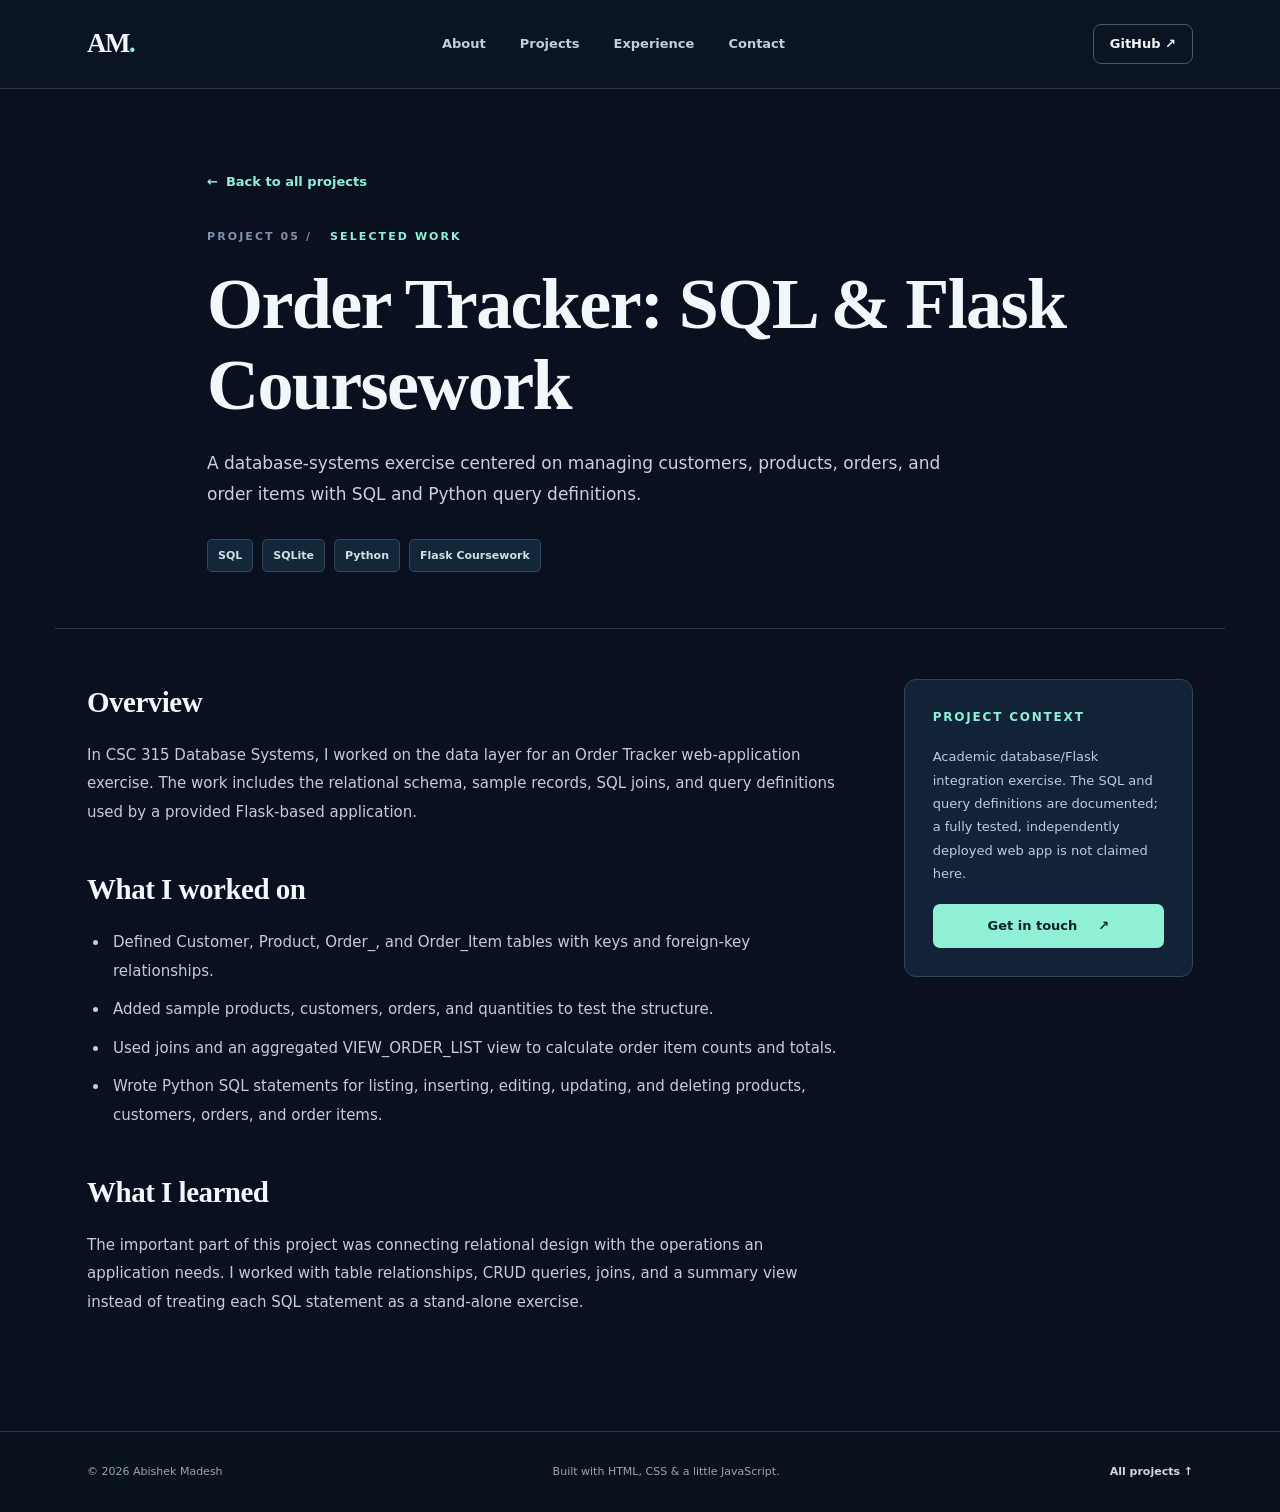
==== projects/order-tracker.html @ a9e442ae "Add verified portfolio case study: Order Tracker: SQL & Flask Coursework" ====
<!doctype html>
<html lang="en">
<head>
  <meta charset="utf-8">
  <meta name="viewport" content="width=device-width, initial-scale=1">
  <meta name="theme-color" content="#0a1020">
  <meta name="description" content="A database-systems exercise centered on managing customers, products, orders, and order items with SQL and Python query definitions.">
  <title>Order Tracker: SQL &amp; Flask Coursework | Abishek Madesh</title>
  <link rel="stylesheet" href="../styles.css">
  <script src="../script.js" defer></script>
</head>
<body>
  <a class="skip-link" href="#main">Skip to content</a>
  <header class="site-header">
    <div class="container nav-shell">
      <a class="brand" href="../index.html" aria-label="Abishek Madesh home"><span class="brand-mark">AM<span class="brand-dot">.</span></span></a>
      <nav class="nav-links" aria-label="Primary navigation"><a href="../index.html#about">About</a><a href="../index.html#projects">Projects</a><a href="../index.html#experience">Experience</a><a href="../index.html#contact">Contact</a></nav>
      <a class="nav-github" href="https://github.com/AbishekMadesh" target="_blank" rel="noopener noreferrer">GitHub <span aria-hidden="true">↗</span></a>
    </div>
  </header>
  <main class="detail-main" id="main">
    <section class="container detail-hero" aria-labelledby="detail-title">
      <a class="detail-back" href="../index.html#projects"><span aria-hidden="true">←</span> Back to all projects</a>
      <p class="section-kicker"><span class="section-index">PROJECT 05 /</span> SELECTED WORK</p>
      <h1 id="detail-title">Order Tracker: SQL &amp; Flask Coursework</h1>
      <p class="detail-summary">A database-systems exercise centered on managing customers, products, orders, and order items with SQL and Python query definitions.</p>
      <div class="skills detail-tags" aria-label="Technology used"><span>SQL</span><span>SQLite</span><span>Python</span><span>Flask Coursework</span></div>
    </section>
    <div class="container detail-layout">
      <article class="detail-article">
        <h2>Overview</h2>
        <p>In CSC 315 Database Systems, I worked on the data layer for an Order Tracker web-application exercise. The work includes the relational schema, sample records, SQL joins, and query definitions used by a provided Flask-based application.</p>
        <h2>What I worked on</h2>
        <ul><li>Defined Customer, Product, Order_, and Order_Item tables with keys and foreign-key relationships.</li>
          <li>Added sample products, customers, orders, and quantities to test the structure.</li>
          <li>Used joins and an aggregated VIEW_ORDER_LIST view to calculate order item counts and totals.</li>
          <li>Wrote Python SQL statements for listing, inserting, editing, updating, and deleting products, customers, orders, and order items.</li></ul>
        <h2>What I learned</h2>
        <p>The important part of this project was connecting relational design with the operations an application needs. I worked with table relationships, CRUD queries, joins, and a summary view instead of treating each SQL statement as a stand-alone exercise.</p>
      </article>
      <aside class="detail-side">
        <h3>Project context</h3>
        <p>Academic database/Flask integration exercise. The SQL and query definitions are documented; a fully tested, independently deployed web app is not claimed here.</p>
        <a class="button button-primary" href="../index.html#contact">Get in touch <span aria-hidden="true">↗</span></a>
      </aside>
    </div>
  </main>
  <footer class="site-footer"><div class="container footer-shell"><span>© <span id="year">2026</span> Abishek Madesh</span><span>Built with HTML, CSS &amp; a little JavaScript.</span><a href="../index.html#projects">All projects ↑</a></div></footer>
</body>
</html>
---- styles.css ----
:root{color-scheme:dark;--bg:#0a1020;--surface:#101b2d;--edge:#29384d;--muted:#a6b5c8;--text:#f2f7fb;--accent:#8ff0d6;--serif:Georgia,'Times New Roman',serif;--sans:'Segoe UI',Inter,system-ui,-apple-system,sans-serif}
*{box-sizing:border-box}html{scroll-behavior:smooth}body{margin:0;background:var(--bg);font-family:var(--sans);color:var(--text);line-height:1.6;-webkit-font-smoothing:antialiased}a{color:inherit;text-decoration:none}a:hover{text-decoration:none}::selection{background:var(--accent);color:var(--bg)}.container{max-width:1170px;margin-inline:auto;padding-inline:32px}.skip-link{position:absolute;z-index:9999;left:15px;top:-100px;background:#fff;color:#111;padding:9px 14px;border-radius:4px}.skip-link:focus{top:12px}a:focus-visible{outline:3px solid var(--accent);outline-offset:5px;border-radius:3px}
.site-header{position:relative;border-bottom:1px solid #29384a;background:#0b1422}.nav-shell{min-height:88px;display:flex;align-items:center;justify-content:space-between;gap:25px}.brand-mark{font-family:var(--serif);font-weight:700;font-size:27px;letter-spacing:-1.5px}.brand-dot{color:var(--accent)}.nav-links{display:flex;gap:34px}.nav-links a{font-size:13px;font-weight:600;color:#c0cee0;transition:color .2s}.nav-links a:hover,.hero-links a:hover,.inline-link:hover{color:var(--accent)}.nav-github{font-size:13px;font-weight:700;border:1px solid #4c596c;border-radius:8px;padding:9px 16px;white-space:nowrap}.nav-github:hover{border-color:var(--accent)}
.hero{min-height:620px;display:grid;grid-template-columns:1.15fr .85fr;gap:60px;align-items:center;padding-block:84px 93px}.hero-copy{position:relative}.eyebrow{display:inline-flex;align-items:center;gap:11px;border:1px solid #315567;background:#122a38;color:#d1faf0;padding:8px 13px;border-radius:100px;font-size:11px;font-weight:700;letter-spacing:.1em;text-transform:uppercase}.status-dot,.mini-dot{display:inline-block;width:7px;height:7px;background:var(--accent);border-radius:50%;box-shadow:0 0 18px #8ff0d6a0}.hero h1{font-family:var(--serif);font-weight:700;letter-spacing:-2.8px;font-size:clamp(56px,6.1vw,83px);line-height:1.09;margin:28px 0 23px}.hero h1 span{color:var(--accent)}.hero h1 em{font-style:italic;color:#b6c8db}.hero-description{max-width:550px;color:#bfccdb;font-size:16px;line-height:1.85;margin:0}.hero-actions{display:flex;flex-wrap:wrap;gap:12px;margin:32px 0 27px}.button{display:inline-flex;justify-content:center;align-items:center;gap:21px;padding:12px 20px;border-radius:7px;font-size:13px;font-weight:800;transition:transform .15s,background .15s,border-color .15s}.button:hover{transform:translateY(-2px)}.button-primary{background:var(--accent);color:#09242a}.button-primary:hover{background:#b0f9e7}.button-outline{color:#ecf5ff;background:#132238;border:1px solid #3e566d}.button-outline:hover{border-color:var(--accent)}.hero-links{display:flex;gap:14px;align-items:center;color:#adbdce;font-size:12px;font-weight:700}.hero-links>span{color:#50677b}
.hero-visual{min-height:430px;background:linear-gradient(145deg,#182b3e 0%,#0f1b2a 75%);border:1px solid #2e4a5c;border-radius:15px;box-shadow:0 30px 90px #0004;overflow:hidden;display:flex;flex-direction:column;position:relative}.hero-visual:after{content:"";position:absolute;right:-85px;top:-70px;width:270px;height:270px;border-radius:50%;background:#54ddbf18;filter:blur(8px)}.visual-top,.visual-footer{padding:23px 25px;display:flex;align-items:center;justify-content:space-between;gap:12px}.visual-kicker,.project-number{font-size:10px;font-weight:900;color:#9db9c8;letter-spacing:.15em}.visual-corner{font-size:22px;color:var(--accent)}.visual-main{flex:1;position:relative;display:flex;flex-direction:column;align-items:center;justify-content:center;overflow:hidden}.orbit{position:absolute;border:1px solid #5ec6b448;border-radius:50%}.orbit-one{width:300px;height:300px}.orbit-two{width:220px;height:220px;border-color:#5ec6b432}.focus-icon{display:grid;place-items:center;width:122px;height:122px;border-radius:28px;background:#183e45;border:1px solid #6ce9c87a;color:var(--accent);font-size:45px;font-weight:500;box-shadow:0 25px 75px #0005;z-index:1}.visual-caption{position:relative;z-index:1;margin-top:20px;text-align:center;color:#9fbcc8;font-size:13px;letter-spacing:.02em}.visual-caption strong{font-family:var(--serif);font-size:22px;color:#ebf7f4}.visual-footer{font-size:10px;color:#b9cdd9;border-top:1px solid #355168;white-space:nowrap}.visual-footer span:first-child{display:flex;align-items:center;gap:9px}
.section{padding-block:100px;scroll-margin-top:20px}.section-kicker{font-size:11px;letter-spacing:.19em;font-weight:800;color:var(--accent);margin:0 0 19px}.section-index{color:#8192aa;margin-right:12px}.section h2{font-family:var(--serif);font-size:clamp(38px,4vw,52px);line-height:1.21;letter-spacing:-1px;margin:0;font-weight:700}.section h2 span{color:#a5b6cc}.about{border-top:1px solid #273649;background:#0d1726}.about-grid,.experience-grid{display:grid;grid-template-columns:.92fr 1.08fr;gap:70px}.about-content p{margin:0 0 19px;color:#c6d3e1;font-size:15px;line-height:1.85}.about-content strong{color:var(--text)}.skill-area{margin-top:34px}.skill-area h3{font-size:12px;text-transform:uppercase;letter-spacing:.14em;color:#92aabf;margin:0 0 16px}.skills{display:flex;gap:9px;flex-wrap:wrap}.skills span,.project-tags span{border:1px solid #304b5d;border-radius:5px;background:#13263a;color:#c9e2e3;font-size:11px;font-weight:700;padding:7px 10px}
.projects{background:#0a1020}.section-heading{display:flex;justify-content:space-between;align-items:end;gap:60px;margin-bottom:40px}.section-heading>p{max-width:310px;color:#adbdcb;font-size:13px;line-height:1.9;margin:0 0 6px}.projects-grid{display:grid;grid-template-columns:repeat(3,minmax(0,1fr));gap:17px}.project-card{display:flex;flex-direction:column;border:1px solid #2d4057;border-radius:11px;background:#101d2f;padding:25px;min-height:355px;transition:transform .2s,border-color .2s,box-shadow .2s}.project-card:hover{transform:translateY(-5px);border-color:#548d8d;box-shadow:0 24px 50px #0004}.project-featured{background:linear-gradient(135deg,#143044 0%,#102136 70%)}.project-card-top{display:flex;align-items:center;justify-content:space-between;margin-bottom:37px}.project-icon{color:var(--accent);font-size:27px}.project-card h3{font-family:var(--serif);font-size:24px;line-height:1.18;margin:0 0 17px;letter-spacing:-.4px}.project-card p{font-size:13px;color:#c0ccda;line-height:1.8;margin:0 0 24px}.project-card code{font-size:12px;color:#deefe8}.project-bottom{margin-top:auto}.project-tags{display:flex;gap:7px;flex-wrap:wrap}.project-tags span{font-size:10px;padding:5px 8px;color:#b1dae0}.repo-note{display:block;font-size:11px;color:#8499ad;margin-top:15px}.projects-footnote{font-size:12px;color:#8da3b8;margin:20px 0 0}
.experience{background:#0c1624;border-top:1px solid #253748}.timeline{padding-top:0}.timeline-entry{padding:0 0 26px 24px;margin-bottom:24px;border-left:1px solid #365367;position:relative}.timeline-entry:before{content:"";position:absolute;left:-5px;top:1px;width:9px;height:9px;border-radius:50%;background:var(--accent)}.timeline-entry:last-child{margin-bottom:0;padding-bottom:0}.timeline-meta{color:var(--accent);font-size:10px;font-weight:800;letter-spacing:.13em}.timeline-meta span{color:#738498;padding-inline:5px}.timeline-entry h3{font-family:var(--serif);font-size:22px;line-height:1.35;margin:9px 0 10px}.timeline-entry h3 span{font-family:var(--sans);font-size:13px;color:#afc0cf;font-weight:500}.timeline-entry p{font-size:13px;line-height:1.85;color:#bfccda;margin:0}.inline-link{display:inline-block;font-size:12px;font-weight:700;color:#b2f0df;margin-top:11px}
.contact{background:radial-gradient(circle at 50% -10%,#204342 0%,#0c1d2a 55%,#0b1726 95%);text-align:center;border-top:1px solid #325354;padding-block:108px 118px}.contact h2{font-size:clamp(44px,6vw,72px)}.contact h2 span{color:var(--accent)}.contact-content>p:not(.section-kicker){max-width:500px;margin:22px auto 30px;color:#b5c9d8;font-size:15px;line-height:1.8}.site-footer{background:#08111c;border-top:1px solid #293948}.footer-shell{min-height:80px;display:flex;justify-content:space-between;gap:20px;align-items:center;font-size:11px;color:#93a6bb}.footer-shell a{font-weight:700;color:#cbdbe4}.footer-shell a:hover{color:var(--accent)}
@media(max-width:980px){.hero{gap:35px}.hero h1{font-size:clamp(50px,6vw,74px)}.about-grid,.experience-grid{gap:35px}.projects-grid{grid-template-columns:repeat(2,minmax(0,1fr))}.project-featured{grid-column:span 2;min-height:310px}.section-heading{align-items:start}}
@media(max-width:700px){.container{padding-inline:20px}.nav-shell{min-height:72px}.nav-links{display:none}.nav-github{font-size:12px}.hero{grid-template-columns:1fr;padding-block:69px 74px;min-height:0}.hero h1{font-size:clamp(44px,11vw,64px);letter-spacing:-1.8px}.hero-description{font-size:14px}.hero-visual{min-height:320px}.section{padding-block:72px}.about-grid,.experience-grid{grid-template-columns:1fr;gap:24px}.section-heading{display:block}.section-heading>p{margin-top:15px}.projects-grid{grid-template-columns:1fr}.project-featured{grid-column:auto;min-height:350px}.project-card{min-height:350px}.footer-shell{flex-wrap:wrap;justify-content:center;text-align:center;padding-block:20px}.visual-footer{font-size:9px}.timeline-entry h3 span{display:block;margin-top:4px}.eyebrow{font-size:9px;letter-spacing:.08em}}
@media(prefers-reduced-motion:reduce){html{scroll-behavior:auto}.button,.project-card,.nav-links a{transition:none}}


/* Interactive project cards and accessible contact options */
.project-card{cursor:pointer}
.project-card:focus-visible{outline:3px solid var(--accent);outline-offset:5px}
.project-cta{display:inline-flex;gap:8px;align-items:center;margin-top:15px;color:var(--accent);font-size:12px;font-weight:800}
.project-card:hover .project-cta{text-decoration:underline}
.contact-actions{display:flex;flex-wrap:wrap;justify-content:center;gap:12px}
.contact-actions button{font-family:inherit;cursor:pointer}
.contact-email{margin:16px auto 0!important;font-size:13px!important;color:#d2eae8!important}
.copy-status{min-height:18px;margin:8px 0 0!important;font-size:12px!important;color:var(--accent)!important}
/* Dedicated project pages */
.detail-main{min-height:calc(100vh - 180px)}
.detail-hero{padding-block:79px 56px;max-width:930px}
.detail-back{display:inline-flex;align-items:center;gap:8px;font-size:13px;font-weight:700;color:var(--accent);margin-bottom:35px}
.detail-back:hover{text-decoration:underline}
.detail-hero h1{font-family:var(--serif);font-size:clamp(43px,6.5vw,72px);line-height:1.12;letter-spacing:-1.6px;margin:0 0 22px}
.detail-summary{font-size:17px;color:#c4d3df;line-height:1.85;max-width:750px}
.detail-tags{margin-top:28px}
.detail-layout{display:grid;grid-template-columns:1.45fr .55fr;gap:54px;border-top:1px solid var(--edge);padding-block:50px 100px}
.detail-article h2{font-family:var(--serif);font-size:29px;letter-spacing:-.5px;margin:0 0 12px}
.detail-article p,.detail-article li{color:#c1cddd;font-size:15px;line-height:1.9}
.detail-article ul{padding-left:22px;margin:16px 0 35px}
.detail-article li{padding-left:4px;margin-bottom:10px}
.detail-article h2:not(:first-child){margin-top:40px}
.detail-side{background:#122337;border:1px solid #2c495c;border-radius:12px;padding:28px;height:max-content}
.detail-side h3{font-size:12px;letter-spacing:.15em;text-transform:uppercase;color:var(--accent);margin:0 0 18px}
.detail-side p{color:#bdcddd;font-size:13px;line-height:1.8;margin:0 0 18px}
.detail-side .button{width:100%}
@media(max-width:700px){.detail-hero{padding-block:55px 40px}.detail-layout{grid-template-columns:1fr;gap:28px;padding-block:35px 75px}.contact-actions{flex-direction:column;align-items:center}.contact-actions .button{width:min(100%,300px)}}


/* The Current Focus card is a working link to the projects section. */
.hero-visual{color:var(--text);cursor:pointer;transition:transform .2s,border-color .2s,box-shadow .2s}
.hero-visual:hover{transform:translateY(-4px);border-color:var(--accent);box-shadow:0 34px 95px #0006}
.hero-visual:focus-visible{outline:3px solid var(--accent);outline-offset:5px}
.visual-action{color:var(--accent);font-weight:800;letter-spacing:.02em}
@media(prefers-reduced-motion:reduce){.hero-visual{transition:none}.hero-visual:hover{transform:none}}
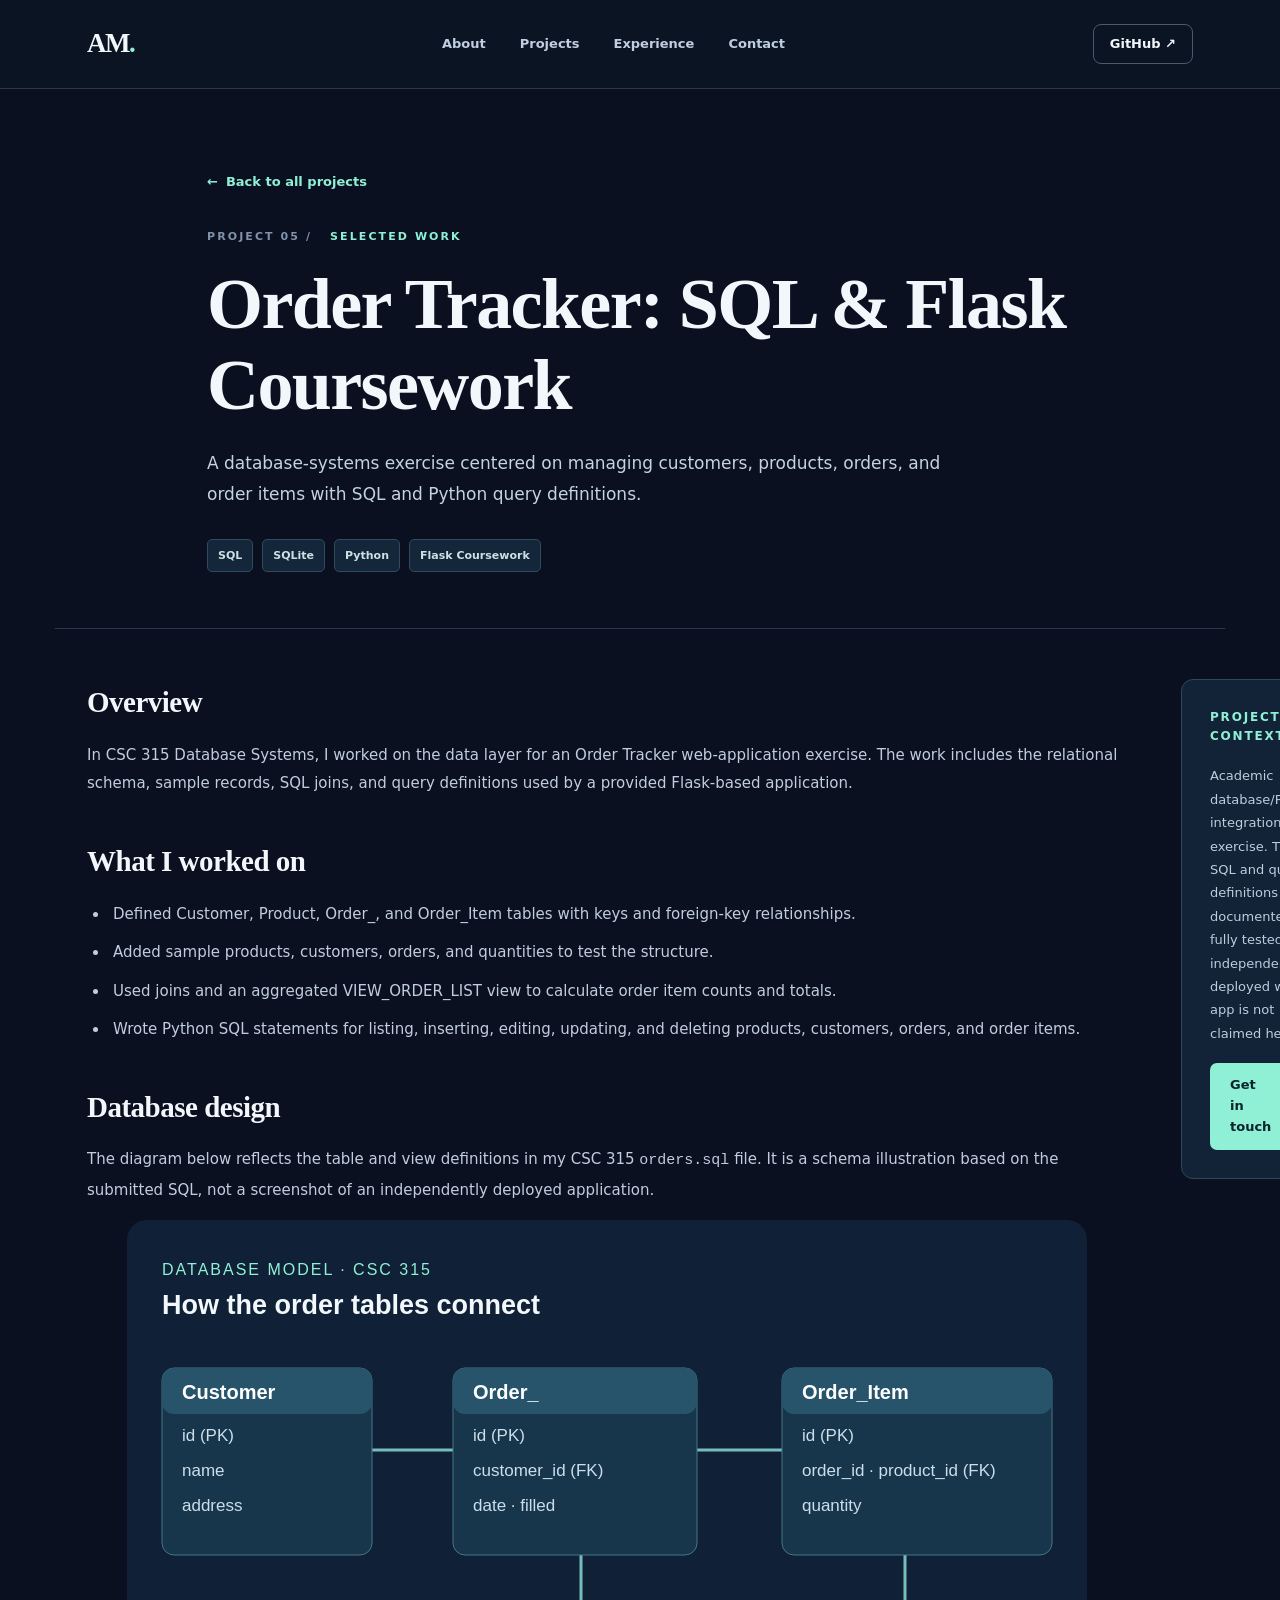
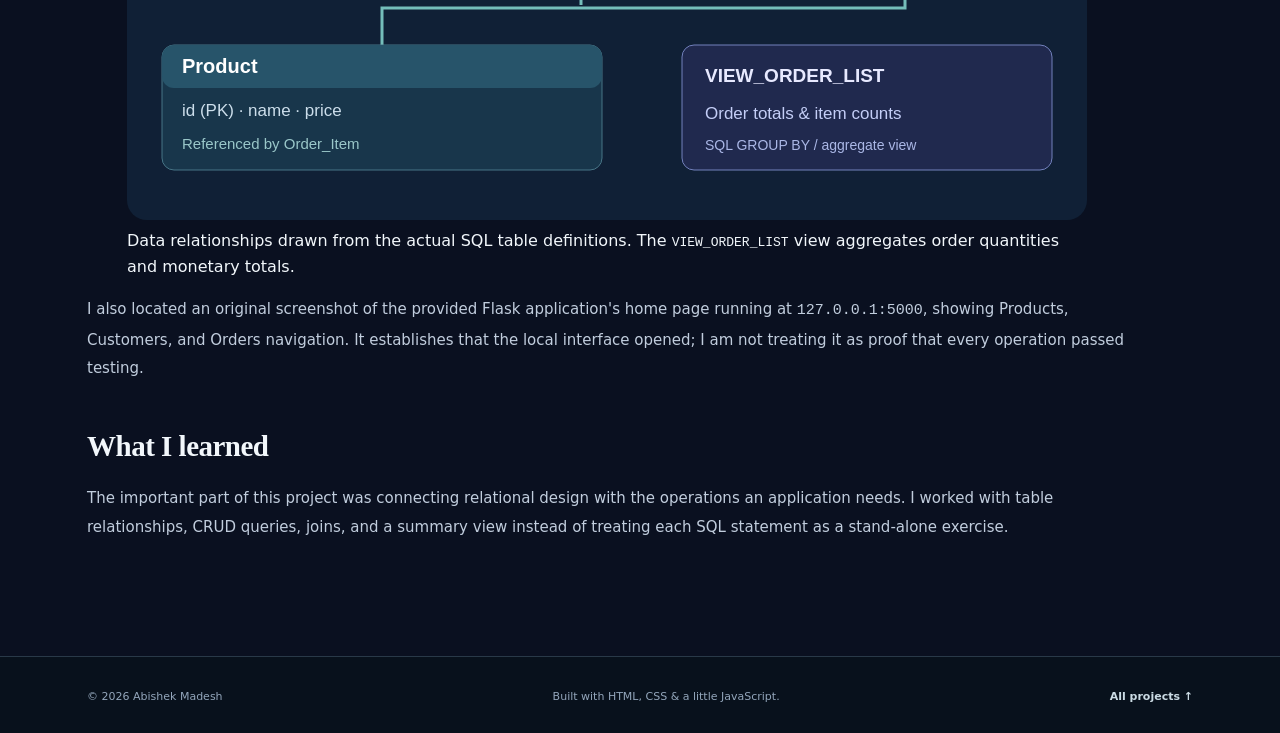
==== commit 281cc14b: "Add verified measurements and database diagram" ====
--- a/projects/order-tracker.html
+++ b/projects/order-tracker.html
@@ -35,6 +35,13 @@
           <li>Added sample products, customers, orders, and quantities to test the structure.</li>
           <li>Used joins and an aggregated VIEW_ORDER_LIST view to calculate order item counts and totals.</li>
           <li>Wrote Python SQL statements for listing, inserting, editing, updating, and deleting products, customers, orders, and order items.</li></ul>
+        <h2>Database design</h2>
+        <p>The diagram below reflects the table and view definitions in my CSC 315 <code>orders.sql</code> file. It is a schema illustration based on the submitted SQL, not a screenshot of an independently deployed application.</p>
+        <figure class="evidence-figure">
+          <img class="evidence-image" src="../assets/order-data-model.svg" alt="Four-table relational data model: Customer is linked to Order, Order is linked to Order Item, and Product is linked to Order Item. An SQL view summarizes order totals." loading="lazy" width="960" height="600">
+          <figcaption>Data relationships drawn from the actual SQL table definitions. The <code>VIEW_ORDER_LIST</code> view aggregates order quantities and monetary totals.</figcaption>
+        </figure>
+        <p>I also located an original screenshot of the provided Flask application's home page running at <code>127.0.0.1:5000</code>, showing Products, Customers, and Orders navigation. It establishes that the local interface opened; I am not treating it as proof that every operation passed testing.</p>
         <h2>What I learned</h2>
         <p>The important part of this project was connecting relational design with the operations an application needs. I worked with table relationships, CRUD queries, joins, and a summary view instead of treating each SQL statement as a stand-alone exercise.</p>
       </article>
